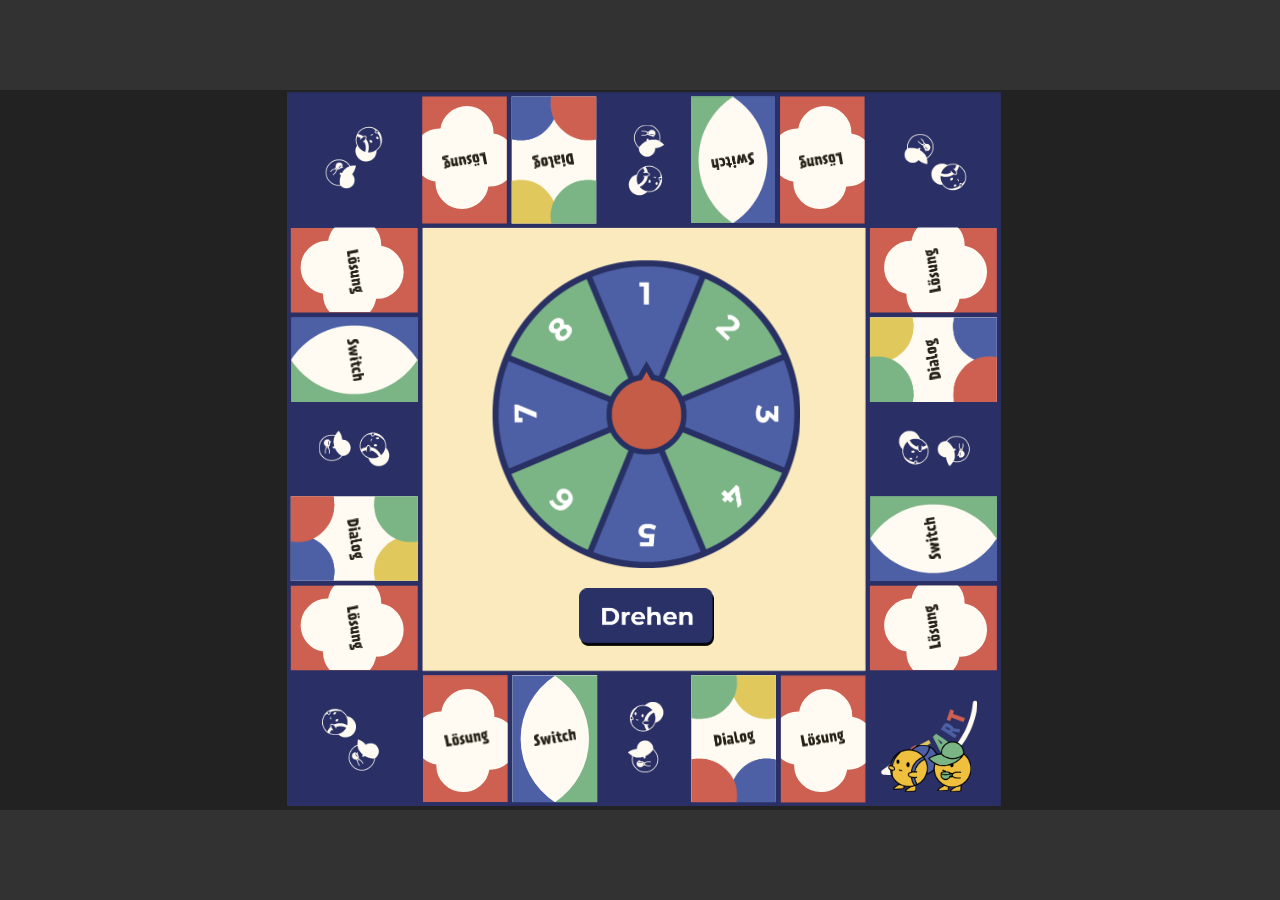
==== index.html @ 60dd71cc "오류수정" ====
<!DOCTYPE html>
<!--
	NOTES:
	1. All tokens are represented by '$' sign in the template.
	2. You can write your code only wherever mentioned.
	3. All occurrences of existing tokens will be replaced by their appropriate values.
	4. Blank lines will be removed automatically.
	5. Remove unnecessary comments before creating your template.
-->
<html>
  <head>
    <meta charset="UTF-8" />
    <meta name="authoring-tool" content="Adobe_Animate_CC" />
    <title>digital_spiel</title>
    <!-- write your code here -->
    <link rel="stylesheet" href="style.css" />
    <script src="code.js"></script>
    <script src="digital_spiel.js"></script>
    <script>
      var canvas,
        stage,
        exportRoot,
        anim_container,
        dom_overlay_container,
        fnStartAnimation;
      function init() {
        canvas = document.getElementById("canvas");
        anim_container = document.getElementById("animation_container");
        dom_overlay_container = document.getElementById(
          "dom_overlay_container"
        );
        var comp = AdobeAn.getComposition("14D7F206613F413098DF78BF6D6F956C");
        var lib = comp.getLibrary();
        var loader = new createjs.LoadQueue(false);
        loader.addEventListener("fileload", function (evt) {
          handleFileLoad(evt, comp);
        });
        loader.addEventListener("complete", function (evt) {
          handleComplete(evt, comp);
        });
        var lib = comp.getLibrary();
        loader.loadManifest(lib.properties.manifest);
      }
      function handleFileLoad(evt, comp) {
        var images = comp.getImages();
        if (evt && evt.item.type == "image") {
          images[evt.item.id] = evt.result;
        }
      }
      function handleComplete(evt, comp) {
        //This function is always called, irrespective of the content. You can use the variable "stage" after it is created in token create_stage.
        var lib = comp.getLibrary();
        var ss = comp.getSpriteSheet();
        var queue = evt.target;
        var ssMetadata = lib.ssMetadata;
        for (i = 0; i < ssMetadata.length; i++) {
          ss[ssMetadata[i].name] = new createjs.SpriteSheet({
            images: [queue.getResult(ssMetadata[i].name)],
            frames: ssMetadata[i].frames,
          });
        }
        exportRoot = new lib.digital_spiel();
        stage = new lib.Stage(canvas);
        stage.enableMouseOver();
        //Registers the "tick" event listener.
        fnStartAnimation = function () {
          stage.addChild(exportRoot);
          createjs.Ticker.framerate = lib.properties.fps;
          createjs.Ticker.addEventListener("tick", stage);
        };
        //Code to support hidpi screens and responsive scaling.
        AdobeAn.makeResponsive(false, "both", false, 1, [
          canvas,
          anim_container,
          dom_overlay_container,
        ]);
        AdobeAn.compositionLoaded(lib.properties.id);
        fnStartAnimation();
      }
    </script>
    <!-- write your code here -->
  </head>
  <body onload="init();" style="margin: 0px">
    <div id="animation_container" class="container">
      <canvas
        id="canvas"
        class="content_platt"
        width="1280"
        height="720"
        style="
          position: absolute;
          display: block;
          background-color: rgba(50, 50, 50, 1);
        "
      ></canvas>
      <div
        id="dom_overlay_container"
        style="
          pointer-events: none;
          overflow: hidden;
          width: 1280px;
          height: 720px;
          position: absolute;
          left: 0px;
          top: 0px;
          display: block;
        "
      ></div>
    </div>
  </body>
</html>
---- style.css ----
.container {
  display: flex;
  justify-content: center;
  align-items: center;
  width: 100vw !important;
  height: 100vh !important;
  background: rgb(34 34 34) !important;
}

.content_platt {
  width: 100% !important;
  height: 100% !important;
  object-fit: contain;
}
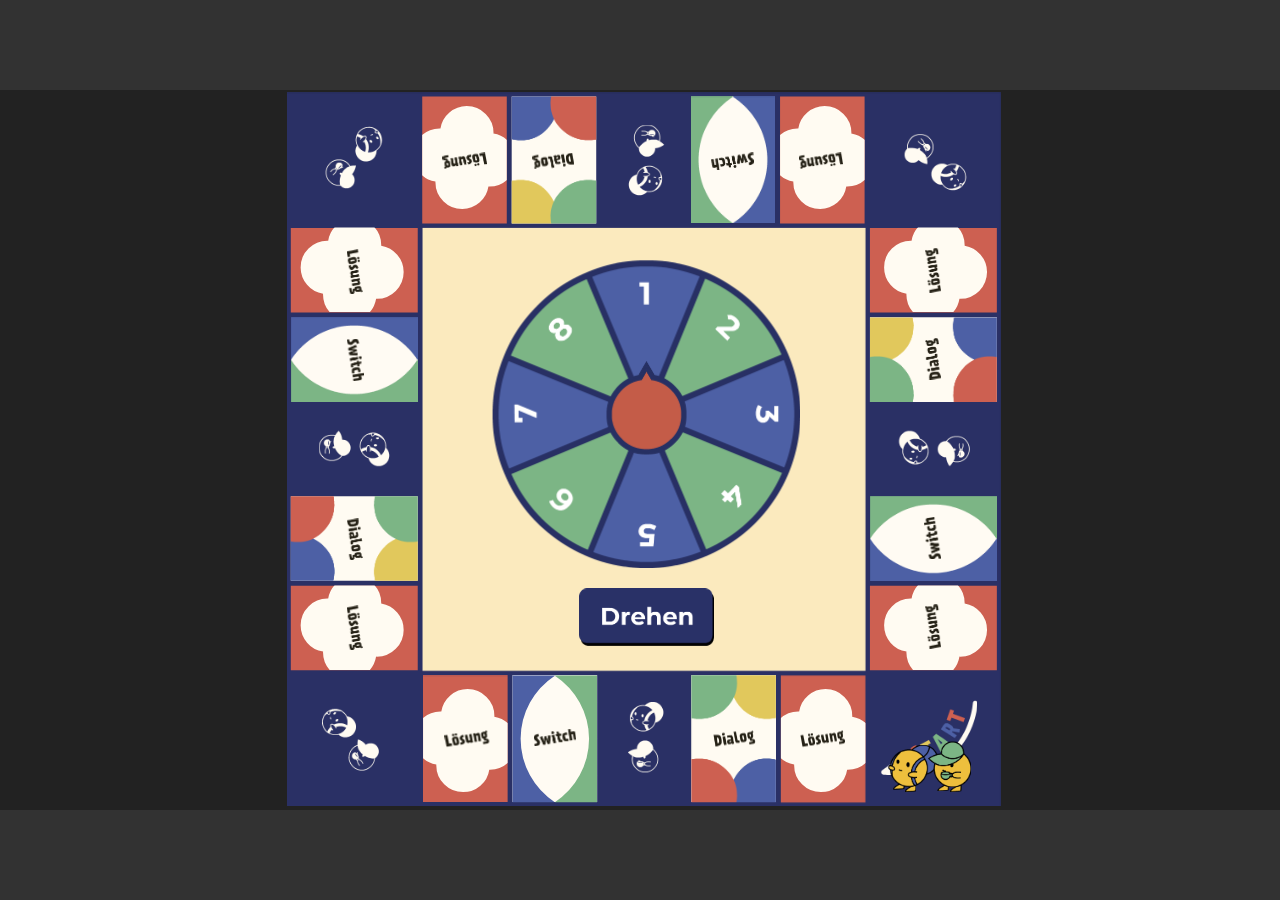
==== commit 29620045: "text" ====
(no text change in the page or its own stylesheets)
